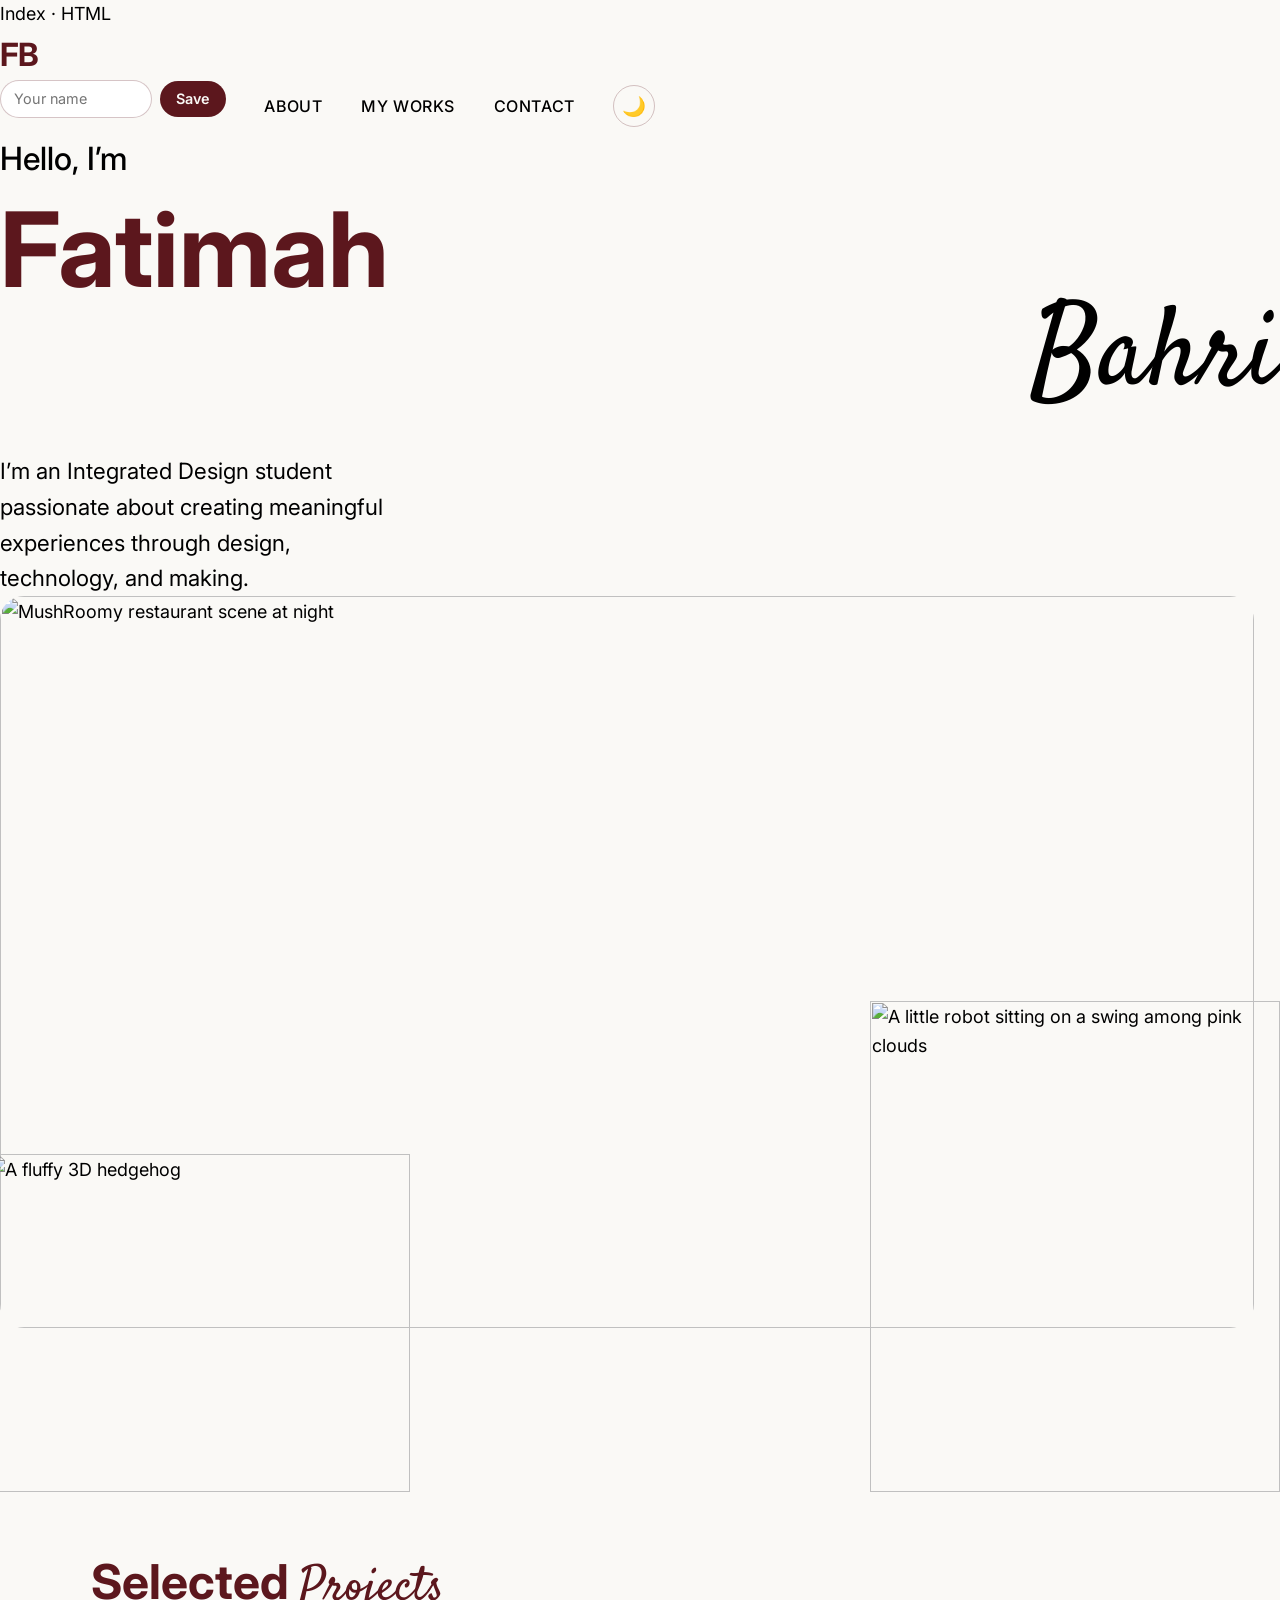
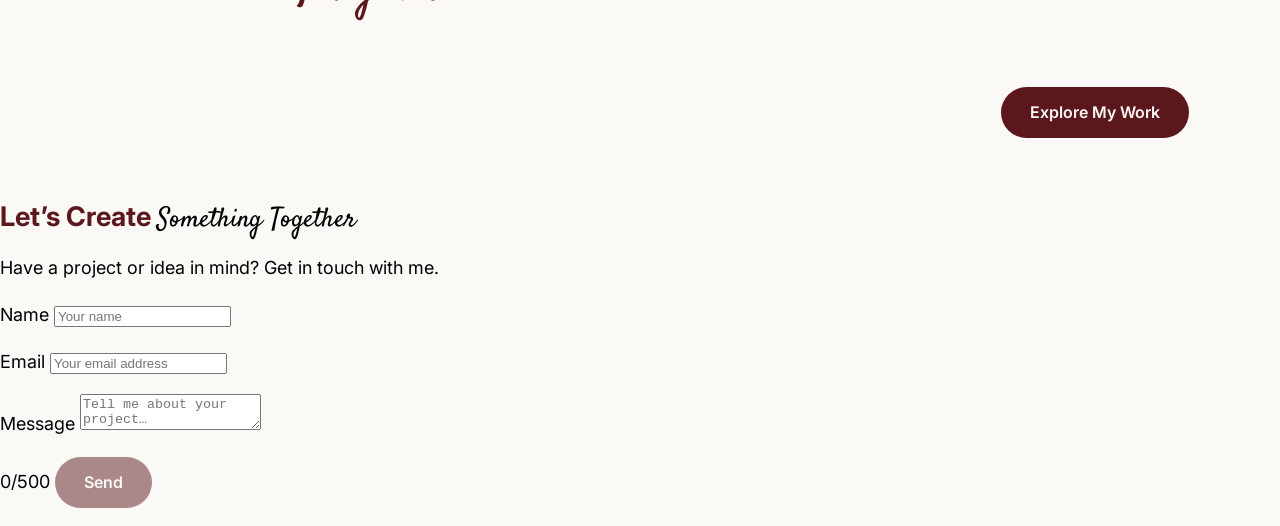
==== index.html @ c1ced10e "Update About page and homepage" ====
Index · HTML
<!DOCTYPE html>
<html lang="en">
<head>
  <meta charset="UTF-8">
  <meta name="viewport" content="width=device-width, initial-scale=1">
  <title>Fatimah Bahri | Integrated Design Portfolio</title>
  <meta name="description" content="Portfolio of Fatimah Bahri, an Integrated Design student creating meaningful experiences through design, technology, and making.">
 
  <!-- Apply the saved theme BEFORE the page paints (prevents a white flash).
       Falls back to the visitor's system preference. -->
  <script>
    (function () {
      var saved = null;
      try { saved = JSON.parse(localStorage.getItem("fb:theme")); } catch (e) {}
      var prefersDark = window.matchMedia("(prefers-color-scheme: dark)").matches;
      document.documentElement.dataset.theme = saved || (prefersDark ? "dark" : "light");
    })();
  </script>
 
  <!-- Fonts: Inter (body, headings) + Satisfy (script accents) -->
  <link rel="preconnect" href="https://fonts.googleapis.com">
  <link rel="preconnect" href="https://fonts.gstatic.com" crossorigin>
  <link href="https://fonts.googleapis.com/css2?family=Inter:wght@400;500;600;700&family=Satisfy&display=swap" rel="stylesheet">
 
  <link rel="stylesheet" href="css/base.css">
  <link rel="stylesheet" href="css/components.css">
  <link rel="stylesheet" href="css/pages.css">
</head>
<body>
  <site-header></site-header>
 
  <main>
    <!-- 1. Hero scene -->
    <section class="hero" id="hero">
      <div class="hero-text">
        <p class="hero-greeting">Hello, I’m</p>
        <h1 class="hero-title">
          <span>Fatimah</span>
          <span class="script">Bahri</span>
        </h1>
        <p class="hero-intro">
          I’m an Integrated Design student passionate about creating meaningful
          experiences through design, technology, and making.
        </p>
      </div>
 
      <!-- Three separate layers so each one can react to hover.
           Export each from Figma as transparent WebP. -->
      <!-- tabindex="0" lets keyboard and touch users reveal the tags too -->
      <div class="hero-visual">
        <div class="hero-item hero-scene" tabindex="0">
          <img src="assets/images/hero/mushroomy.webp"
               alt="MushRoomy restaurant scene at night" width="1200" height="700" fetchpriority="high">
          <span class="hero-tag">A little world I brought to life</span>
        </div>
 
        <div class="hero-item hero-hedgehog" tabindex="0">
          <img src="assets/images/hero/hedgehog.webp"
               alt="A fluffy 3D hedgehog" width="500" height="400">
          <span class="hero-tag">My favorite character I’ve designed</span>
        </div>
 
        <div class="hero-item hero-robot" tabindex="0">
          <img src="assets/images/hero/robot.webp"
               alt="A little robot sitting on a swing among pink clouds" width="500" height="600">
          <span class="hero-tag">The first character I modeled</span>
        </div>
      </div>
    </section>
 
    <!-- 2. Selected Projects (next step) -->
    <section class="work" id="selected-projects" aria-labelledby="work-heading">
      <h2 class="work-title" id="work-heading">Selected <span class="script">Projects</span></h2>
      <ul class="card-grid" id="work-cards"></ul>
      <div class="work-cta">
        <a class="btn" href="projects.html">Explore My Work</a>
      </div>
    </section>
 
    <!-- 3. Contact (next step) -->
    <section class="contact" id="contact" aria-labelledby="contact-heading">
      <div class="contact-intro">
        <!-- TODO: finish the headline in your own words -->
        <h2 class="contact-title" id="contact-heading">
          <span>Let’s Create</span>
          <span class="script">Something Together</span>
        </h2>
        <p>Have a project or idea in mind? Get in touch with me.</p>
      </div>
 
      <form class="contact-form" id="contact-form" novalidate>
        <div class="field">
          <label for="contact-name">Name</label>
          <input id="contact-name" name="name" type="text" autocomplete="name"
                 placeholder="Your name" aria-describedby="contact-name-error">
          <p class="field-error" id="contact-name-error" role="alert"></p>
        </div>
 
        <div class="field">
          <label for="contact-email">Email</label>
          <input id="contact-email" name="email" type="email" autocomplete="email"
                 placeholder="Your email address" aria-describedby="contact-email-error">
          <p class="field-error" id="contact-email-error" role="alert"></p>
        </div>
 
        <div class="field">
          <label for="contact-message">Message</label>
          <textarea id="contact-message" name="message" maxlength="500"
                    placeholder="Tell me about your project…"
                    aria-describedby="contact-message-error"></textarea>
          <p class="field-error" id="contact-message-error" role="alert"></p>
        </div>
 
        <div class="form-actions">
          <span class="char-count" id="message-count">0/500</span>
          <button class="btn" id="contact-submit" type="submit" disabled>Send</button>
        </div>
      </form>
    </section>
  </main>
 
  <!-- Shown after the contact form is sent successfully -->
  <dialog id="success-dialog" aria-labelledby="success-title">
    <div class="dialog-card">
      <button class="dialog-close" type="button" aria-label="Close message">✕</button>
      <div class="dialog-check" aria-hidden="true">✔</div>
      <h2 id="success-title">Message Received!</h2>
      <p>Thank you for reaching out! I’ll get back to you soon.</p>
    </div>
  </dialog>
 
  <site-footer></site-footer>
 
  <script src="js/state.js"></script>
  <script src="js/components/site-header.js"></script>
  <script src="js/components/site-footer.js"></script>
  <script src="js/main.js"></script>
  <script src="js/api.js"></script>
  <script src="data/projects.js"></script>
  <script src="js/home.js"></script>
  <script src="js/contact.js"></script>
</body>
</html>
---- css/base.css ----
/* ==========================================================
   base.css — design tokens, light/dark themes, reset, typography
   ========================================================== */

:root {
  /* Brand colors */
  --bg: #faf9f6;
  --text: #000000;
  --accent: #5c171d;          /* headings, logo, buttons */
  --accent-hover: #a66369;    /* hover state for buttons */
  --btn-bg: #5c171d;
  --btn-text: #faf9f6;
  --line: rgba(92, 23, 29, 0.25);
  --surface: #ffffff;

  /* Typography */
  --font-body: "Inter", system-ui, -apple-system, "Segoe UI", sans-serif;
  --font-script: "Satisfy", "Brush Script MT", cursive;

  /* Layout */
  --nav-height: 80px;
  --page-width: 1200px;
  --radius: 24px;

  color-scheme: light;
}

/* Dark theme: applied when <html data-theme="dark"> */
:root[data-theme="dark"] {
  --bg: #161112;
  --text: #faf9f6;
  --accent: #e3a5ab;          /* lighter tint of the brand red for contrast */
  --accent-hover: #a66369;
  --btn-bg: #a66369;
  --btn-text: #140e0f;
  --line: rgba(227, 165, 171, 0.3);
  --surface: #211a1b;

  color-scheme: dark;
}

/* ---------- Reset ---------- */
*,
*::before,
*::after {
  box-sizing: border-box;
}

html {
  scroll-behavior: smooth;
}

body {
  margin: 0;
  background: var(--bg);
  color: var(--text);
  font-family: var(--font-body);
  font-size: 1.125rem;
  line-height: 1.6;
  transition: background-color 0.3s ease, color 0.3s ease;
}

img {
  display: block;
  max-width: 100%;
  height: auto;
}

a {
  color: inherit;
}

/* Offset anchor jumps so the sticky navbar does not cover the section */
section[id] {
  scroll-margin-top: calc(var(--nav-height) + 10px);
}

/* ---------- Typography ---------- */
h1,
h2,
h3 {
  margin: 0;
  color: var(--accent);
  font-weight: 700;          /* Inter Bold for headings */
  line-height: 1.1;
}

/* Satisfy (regular) is used for the handwritten accent words */
.script {
  font-family: var(--font-script);
  font-weight: 400;
  color: var(--text);
}

/* ---------- Accessibility ---------- */
:focus-visible {
  outline: 3px solid var(--accent-hover);
  outline-offset: 3px;
}

.visually-hidden {
  position: absolute;
  width: 1px;
  height: 1px;
  overflow: hidden;
  clip: rect(0 0 0 0);
  white-space: nowrap;
}

@media (prefers-reduced-motion: reduce) {
  html {
    scroll-behavior: auto;
  }

  *,
  *::before,
  *::after {
    transition-duration: 0.01ms !important;
    animation-duration: 0.01ms !important;
  }
}
---- css/components.css ----
nts · CSS
/* ==========================================================
   components.css — reusable UI pieces (navbar, buttons, greeting)
   ========================================================== */
 
/* ---------- Navbar ---------- */
.navbar {
  position: sticky;
  top: 0;
  z-index: 100;
  display: flex;
  align-items: center;
  justify-content: space-between;
  gap: 1.5rem;
  min-height: var(--nav-height);
  padding: 0 clamp(1rem, 4vw, 3.5rem);
  background: var(--bg);
  border-bottom: 1px solid var(--line);
  transition: background-color 0.3s ease;
}
 
.logo {
  color: var(--accent);
  font-size: 2rem;
  font-weight: 700;
  text-decoration: none;
  letter-spacing: -0.02em;
  transition: transform 0.25s ease;
}
 
.logo:hover {
  transform: scale(1.08) rotate(-3deg);
}
 
.nav-right {
  display: flex;
  align-items: center;
  gap: clamp(1rem, 3vw, 2.5rem);
}
 
.nav-links {
  display: flex;
  gap: clamp(1rem, 3vw, 3rem);
  margin: 0;
  padding: 0;
  list-style: none;
}
 
/* Link with an underline that grows from the left on hover */
.nav-links a {
  position: relative;
  padding: 0.25rem 0;
  font-size: 1rem;
  font-weight: 500;
  letter-spacing: 0.04em;
  text-transform: uppercase;
  text-decoration: none;
  transition: color 0.2s ease;
}
 
.nav-links a::after {
  content: "";
  position: absolute;
  left: 0;
  right: 0;
  bottom: -2px;
  height: 2px;
  background: var(--accent-hover);
  transform: scaleX(0);
  transform-origin: left;
  transition: transform 0.3s ease;
}
 
.nav-links a:hover,
.nav-links a[aria-current="page"] {
  color: var(--accent-hover);
}
 
.nav-links a:hover::after,
.nav-links a[aria-current="page"]::after {
  transform: scaleX(1);
}
 
/* ---------- Theme toggle ---------- */
.theme-toggle {
  display: grid;
  place-items: center;
  width: 42px;
  height: 42px;
  padding: 0;
  color: var(--accent);
  font-size: 1.2rem;
  background: transparent;
  border: 1.5px solid var(--line);
  border-radius: 50%;
  cursor: pointer;
  transition: background-color 0.2s ease, transform 0.25s ease;
}
 
.theme-toggle:hover {
  background: var(--accent-hover);
  color: var(--btn-text);
  transform: rotate(20deg);
}
 
/* ---------- Buttons ---------- */
.btn {
  display: inline-block;
  padding: 0.8rem 1.8rem;
  color: var(--btn-text);
  font: inherit;
  font-size: 1rem;
  font-weight: 600;
  text-decoration: none;
  background: var(--btn-bg);
  border: 0;
  border-radius: 999px;
  cursor: pointer;
  transition: background-color 0.25s ease, transform 0.25s ease;
}
 
.btn:hover {
  background: var(--accent-hover);
  transform: translateY(-2px);
}
 
.btn:disabled {
  opacity: 0.5;
  cursor: not-allowed;
  transform: none;
}
 
/* ---------- Visitor greeting (lives inside the navbar) ---------- */
.visitor {
  display: flex;
  align-items: center;
  gap: 0.5rem;
  font-size: 0.95rem;
}
 
.visitor input {
  width: 9.5rem;
  padding: 0.4rem 0.8rem;
  color: var(--text);
  font: inherit;
  font-size: 0.9rem;
  background: var(--surface);
  border: 1.5px solid var(--line);
  border-radius: 999px;
}
 
.visitor .btn {
  padding: 0.4rem 1rem;
  font-size: 0.9rem;
}
 
.link-btn {
  padding: 0;
  color: var(--accent);
  font: inherit;
  font-size: 0.85rem;
  text-decoration: underline;
  background: none;
  border: 0;
  cursor: pointer;
}
 
.link-btn:hover {
  color: var(--accent-hover);
}
 
/* ---------- Responsive navbar ---------- */
@media (max-width: 860px) {
  .navbar {
    flex-wrap: wrap;
    padding-block: 0.75rem;
  }
 
  .nav-right {
    flex-wrap: wrap;
    width: 100%;
    justify-content: space-between;
  }
}
---- css/pages.css ----
Pages · CSS
/* ==========================================================
   pages.css — page/section specific styles
   Sections: hero, selected projects (add contact, about,
   projects as you build them)
   ========================================================== */
 
/* ---------- Hero ---------- */
.hero {
  display: grid;
  grid-template-columns: 1fr 1.2fr;
  align-items: center;
  gap: clamp(2rem, 5vw, 5rem);
  max-width: var(--page-width);
  min-height: calc(100vh - var(--nav-height));
  margin: 0 auto;
  padding: 3rem clamp(1rem, 4vw, 3.5rem);
}
 
.hero-greeting {
  margin: 0;
  font-size: clamp(1.5rem, 3vw, 2rem);
  font-weight: 500;
}
 
.hero-title {
  display: flex;
  flex-direction: column;
  margin: 0.5rem 0 2rem;
  font-size: clamp(3.5rem, 9vw, 6.5rem);
}
 
/* "Bahri" sits lower and to the right, like a signature */
.hero-title .script {
  align-self: flex-end;
  margin-top: -0.1em;
  font-size: 1.1em;
}
 
.hero-intro {
  max-width: 28ch;
  margin: 0;
  font-size: clamp(1.1rem, 2vw, 1.4rem);
}
 
/* Hero visual: three stacked layers (scene, hedgehog, robot).
   Each layer reacts to hover/focus: the image moves and its own
   tag fades in. Adjust the % values to match your Figma layout. */
.hero-visual {
  position: relative;
  aspect-ratio: 10 / 7;
}
 
.hero-item {
  position: absolute;
  cursor: pointer;
}
 
.hero-item img {
  width: 100%;
  height: auto;
  transition: transform 0.5s cubic-bezier(0.2, 0.8, 0.2, 1);
}
 
.hero-scene {
  top: 0;
  left: 0;
  width: 98%;
  z-index: 1;
}
 
.hero-scene img {
  border-radius: var(--radius);
}
 
.hero-hedgehog {
  bottom: 0;
  left: -1%;
  width: 33%;
  z-index: 2;
}
 
.hero-robot {
  right: 0;
  bottom: 0;
  width: 32%;
  z-index: 2;
}
 
/* Hover / keyboard focus: raise the layer, move the image */
.hero-item:hover,
.hero-item:focus-visible {
  z-index: 3;
}
 
.hero-scene:hover img,
.hero-scene:focus-visible img {
  transform: scale(1.02);
}
 
.hero-hedgehog:hover img,
.hero-hedgehog:focus-visible img {
  transform: translateX(14px) rotate(4deg);
}
 
/* Robot pivots from the top, like a swing */
.hero-robot img {
  transform-origin: 50% 8%;
}
 
.hero-robot:hover img,
.hero-robot:focus-visible img {
  transform: rotate(-6deg);
}
 
/* Tag: hidden until its layer is hovered or focused */
.hero-tag {
  position: absolute;
  padding: 0.7rem 1.1rem;
  color: #faf9f6;
  font-size: 0.95rem;
  line-height: 1.3;
  white-space: nowrap;
  background: #5c171d;
  border-radius: 12px;
  opacity: 0;
  transform: translateY(6px);
  transition: opacity 0.3s ease, transform 0.3s ease;
  pointer-events: none;
}
 
.hero-item:hover .hero-tag,
.hero-item:focus-visible .hero-tag {
  opacity: 1;
  transform: translateY(0);
}
 
/* Tag positions (as in the Figma hover states) */
.hero-scene .hero-tag {
  top: 1.5rem;
  left: 1.5rem;
}
 
.hero-hedgehog .hero-tag {
  bottom: 4%;
  left: 12%;
}
 
.hero-robot .hero-tag {
  right: 0;
  bottom: 6%;
}
 
@media (max-width: 860px) {
  .hero {
    grid-template-columns: 1fr;
    min-height: auto;
  }
 
  .hero-visual {
    order: -1;
  }
}
 
/* ---------- Selected projects ---------- */
.work {
  max-width: var(--page-width);
  margin: 0 auto;
  padding: 4rem clamp(1rem, 4vw, 3.5rem);
}
 
.work-title {
  margin-bottom: 2rem;
  font-size: clamp(2rem, 5vw, 3rem);
}
 
.work-title .script {
  color: var(--accent);
}
 
.card-grid {
  display: grid;
  grid-template-columns: repeat(auto-fit, minmax(260px, 1fr));
  gap: 1.5rem;
  margin: 0;
  padding: 0;
  list-style: none;
}
 
.card {
  display: flex;
  flex-direction: column;
  height: 100%;
  padding: 1rem;
  text-decoration: none;
  background: var(--surface);
  border: 1px solid var(--line);
  border-radius: var(--radius);
  transition: transform 0.3s ease, border-color 0.3s ease;
}
 
.card:hover {
  border-color: var(--accent-hover);
  transform: translateY(-4px);
}
 
/* Image zooms inside a fixed frame on hover */
.card-media {
  aspect-ratio: 8 / 5;
  overflow: hidden;
  border-radius: 14px;
}
 
.card-media img {
  width: 100%;
  height: 100%;
  object-fit: cover;
  transition: transform 0.5s ease;
}
 
.card:hover .card-media img {
  transform: scale(1.06);
}
 
.card-body {
  display: flex;
  flex-direction: column;
  gap: 0.35rem;
  padding: 1rem 0.25rem 0.25rem;
}
 
.card-body h3 {
  font-size: 1.35rem;
}
 
.card-body p {
  margin: 0;
  font-size: 1rem;
}
 
.card-body .card-meta {
  font-size: 0.85rem;
  opacity: 0.75;
}
 
.card-meta span {
  margin-right: 0.5rem;
  font-weight: 600;
}
 
.work-cta {
  display: flex;
  justify-content: flex-end;
  margin-top: 2.5rem;
}
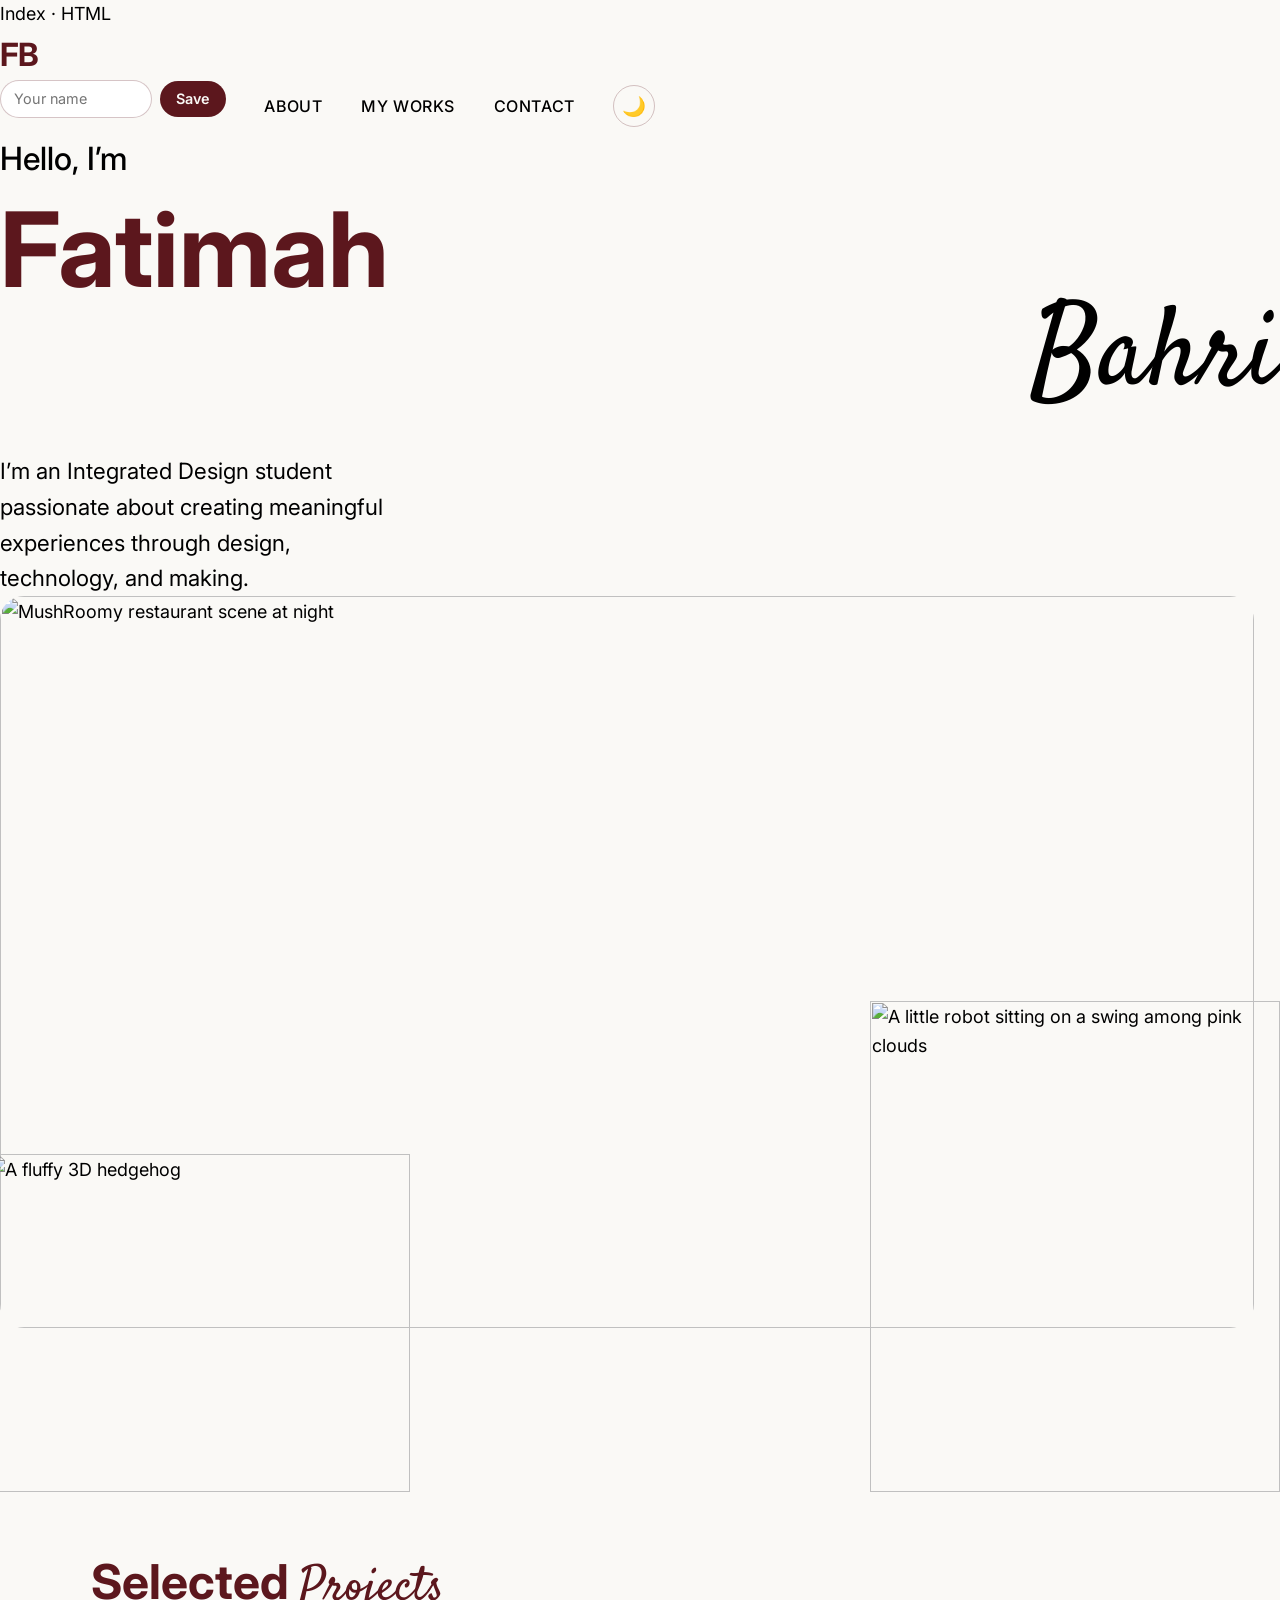
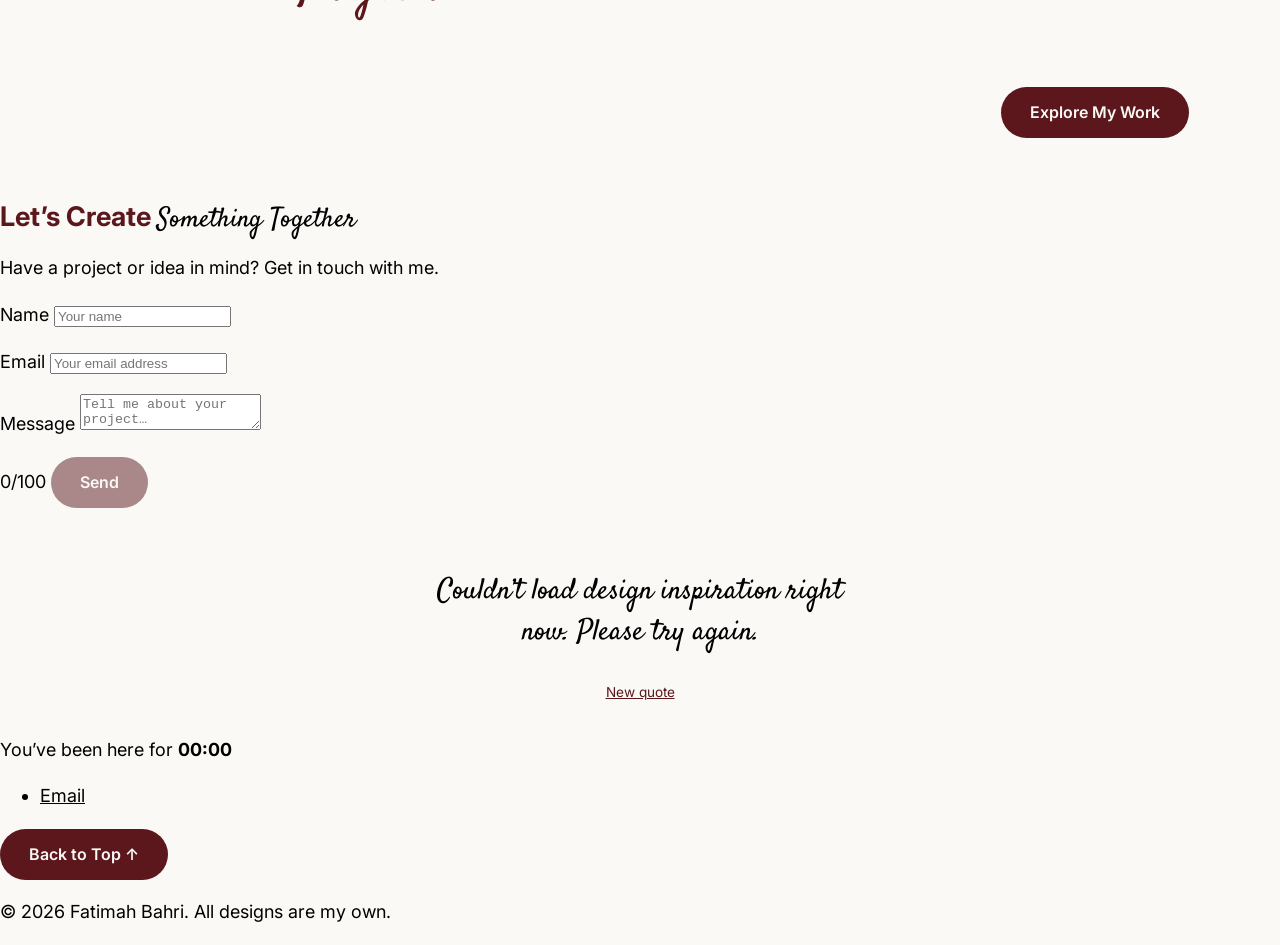
==== commit 610646ec: "Add site images" ====
--- a/index.html
+++ b/index.html
@@ -113,7 +113,7 @@
         </div>
  
         <div class="form-actions">
-          <span class="char-count" id="message-count">0/500</span>
+          <span class="char-count" id="message-count">0/100</span>
           <button class="btn" id="contact-submit" type="submit" disabled>Send</button>
         </div>
       </form>
--- a/css/components.css
+++ b/css/components.css
@@ -181,4 +181,26 @@
     width: 100%;
     justify-content: space-between;
   }
+}
+
+.footer-quote {
+  max-width: 520px;
+  margin: 4rem auto 2rem;
+  text-align: center;
+}
+
+#quote-text {
+  font-family: "Satisfy", cursive;
+  font-size: 1.8rem;
+  line-height: 1.4;
+}
+
+#quote-author {
+  color: var(--burgundy);
+  margin-top: 0.75rem;
+}
+
+#quote-refresh:hover {
+  background: #A66369;
+  color: #FAF9F6;
 }
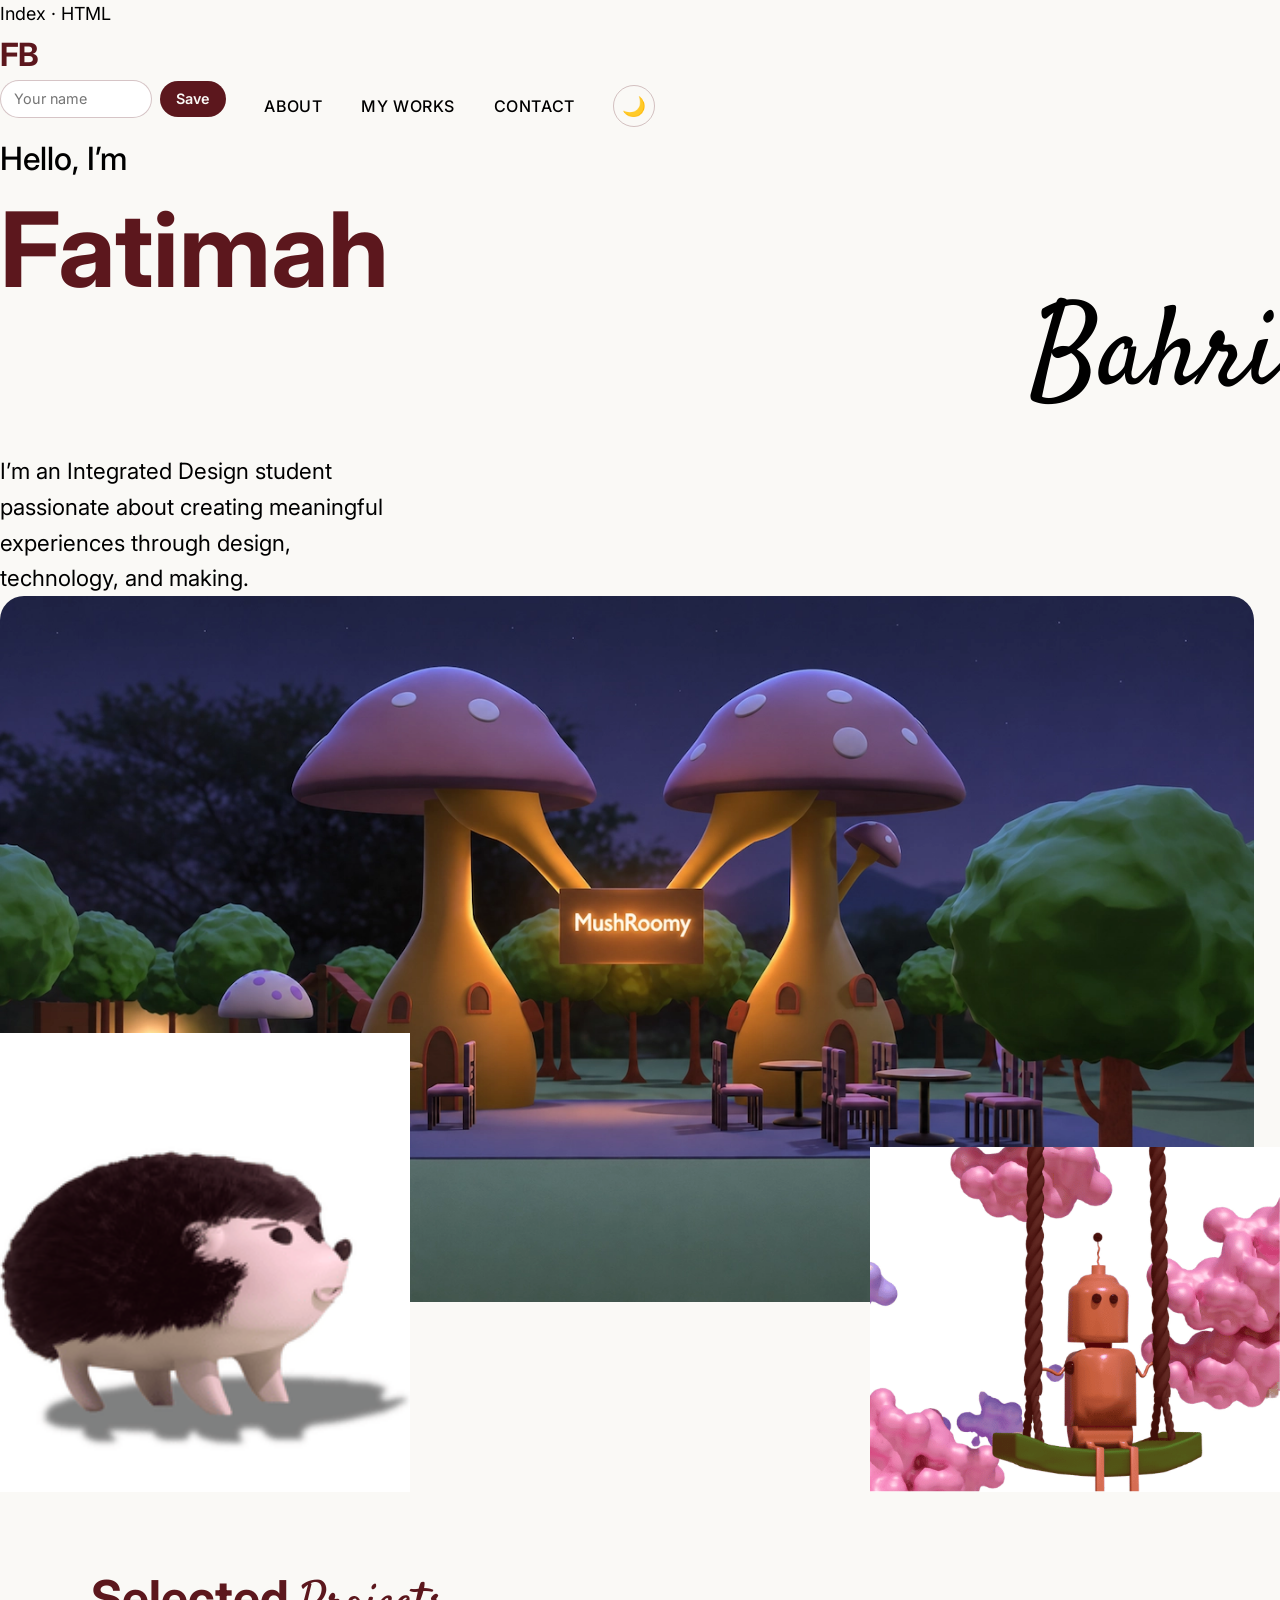
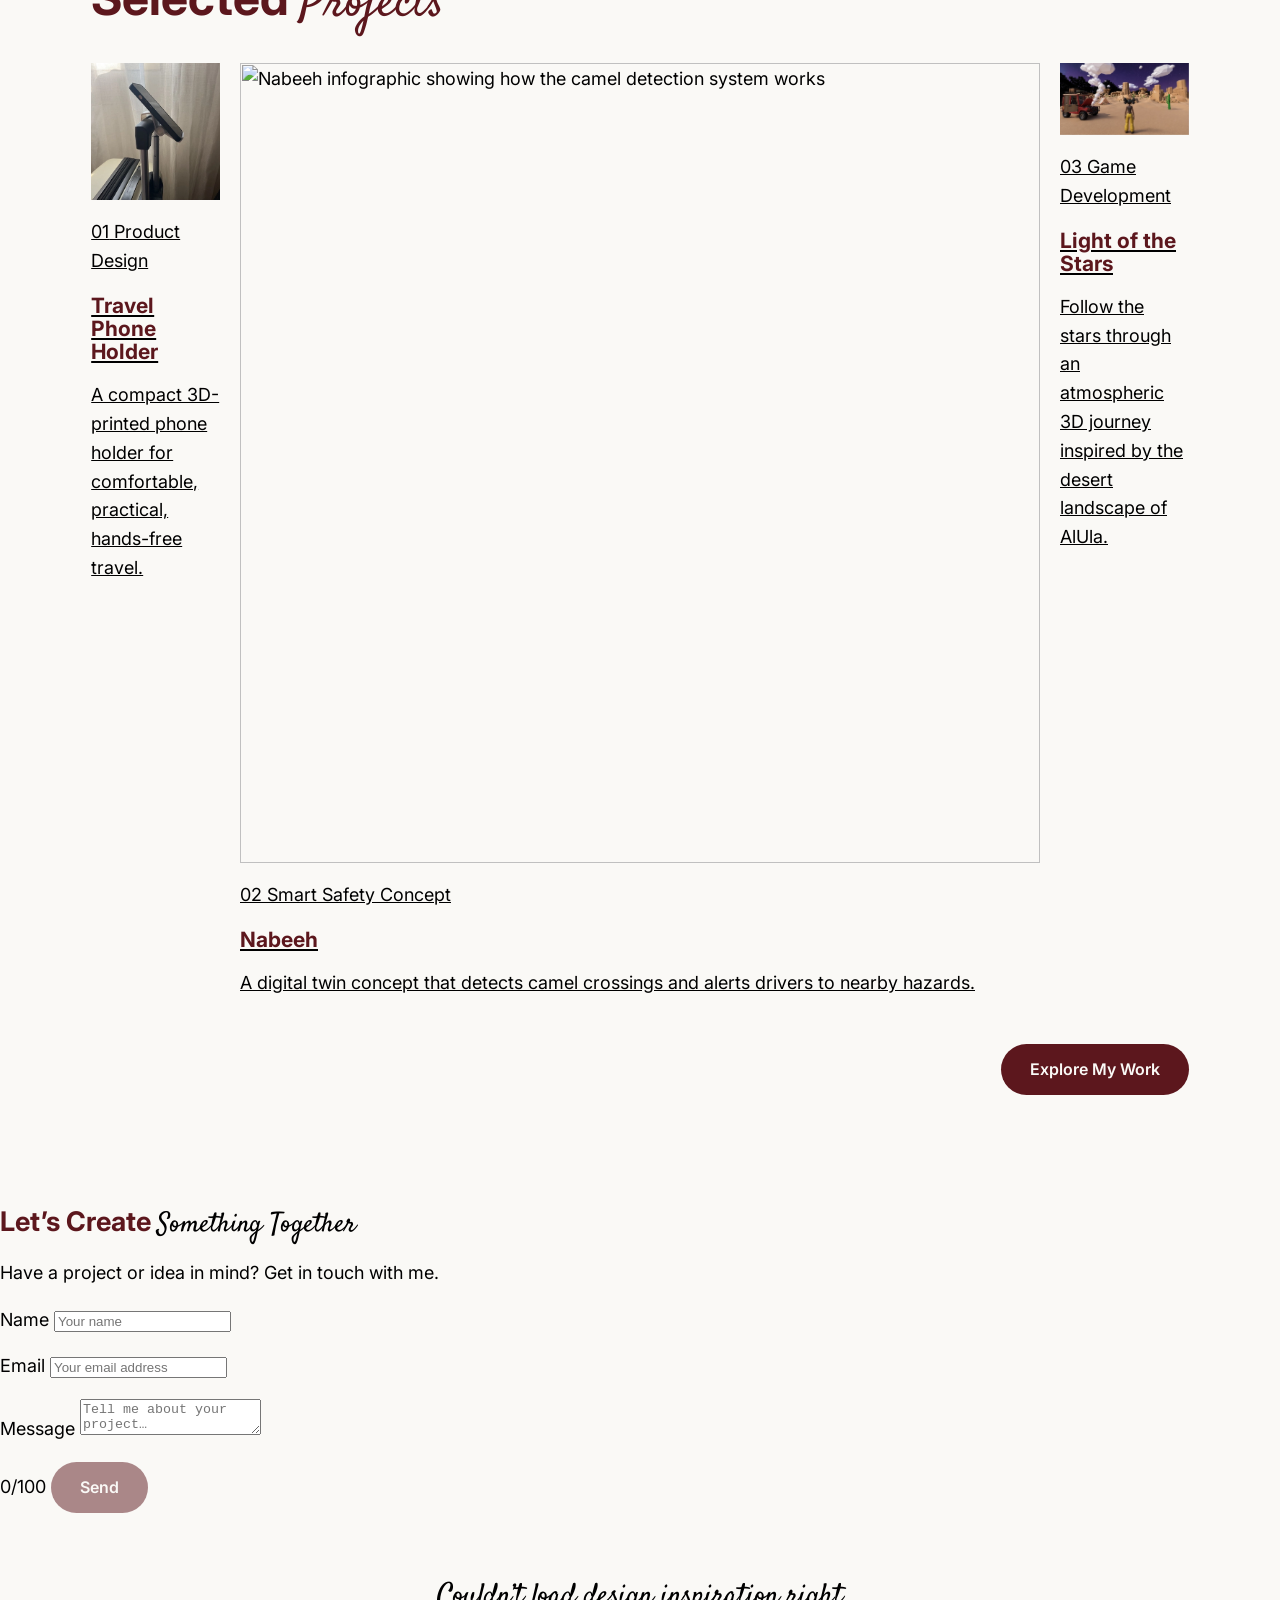
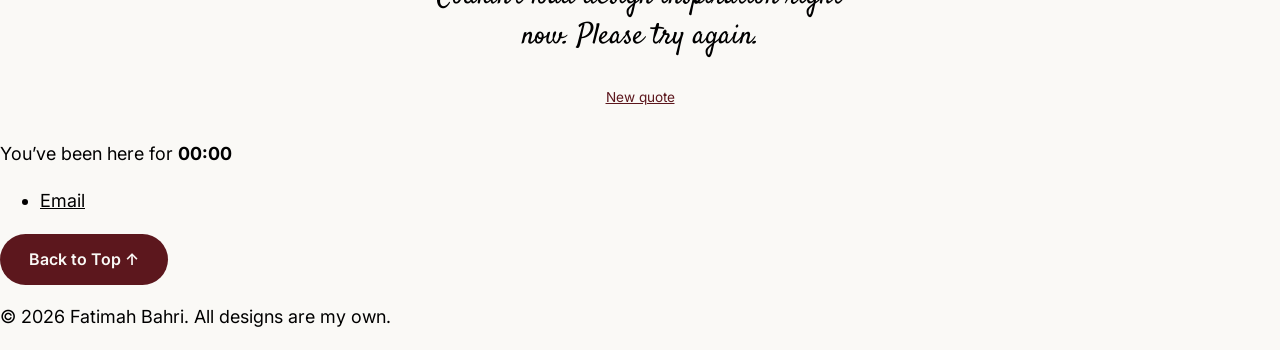
==== commit 6e7bc478: "update images and css file" ====
--- a/index.html
+++ b/index.html
@@ -137,7 +137,7 @@
   <script src="js/components/site-footer.js"></script>
   <script src="js/main.js"></script>
   <script src="js/api.js"></script>
-  <script src="data/projects.js"></script>
+  <script src="js/projects.js"></script>
   <script src="js/home.js"></script>
   <script src="js/contact.js"></script>
 </body>
--- a/css/pages.css
+++ b/css/pages.css
@@ -163,93 +163,128 @@
 }
  
 /* ---------- Selected projects ---------- */
+/* ==========================================================
+   Selected Projects
+   Aligns the heading, project cards, and CTA button.
+   The class names match the markup generated in home.js.
+   ========================================================== */
+
 .work {
   max-width: var(--page-width);
   margin: 0 auto;
-  padding: 4rem clamp(1rem, 4vw, 3.5rem);
-}
- 
+  padding: 5rem clamp(1rem, 4vw, 3.5rem) 7rem;
+}
+
 .work-title {
-  margin-bottom: 2rem;
+  margin: 0 0 2rem;
+  color: var(--accent);
   font-size: clamp(2rem, 5vw, 3rem);
-}
- 
+  line-height: 1.1;
+}
+
 .work-title .script {
   color: var(--accent);
-}
- 
+  font-family: "Satisfy", cursive;
+  font-weight: 400;
+}
+
+/* Three cards aligned in one row */
 .card-grid {
   display: grid;
-  grid-template-columns: repeat(auto-fit, minmax(260px, 1fr));
-  gap: 1.5rem;
+  grid-template-columns: repeat(3, 1fr);
+  gap: 1.25rem;
   margin: 0;
   padding: 0;
   list-style: none;
 }
- 
-.card {
-  display: flex;
-  flex-direction: column;
-  height: 100%;
-  padding: 1rem;
-  text-decoration: none;
+
+/* Complete project card */
+.project-card {
+  min-width: 0;
+  overflow: hidden;
   background: var(--surface);
   border: 1px solid var(--line);
   border-radius: var(--radius);
-  transition: transform 0.3s ease, border-color 0.3s ease;
-}
- 
-.card:hover {
+  transition:
+    transform 0.3s ease,
+    border-color 0.3s ease,
+    box-shadow 0.3s ease;
+}
+
+.project-card:hover {
   border-color: var(--accent-hover);
   transform: translateY(-4px);
-}
- 
-/* Image zooms inside a fixed frame on hover */
-.card-media {
-  aspect-ratio: 8 / 5;
-  overflow: hidden;
-  border-radius: 14px;
-}
- 
-.card-media img {
+  box-shadow: 0 0.75rem 1.5rem rgb(92 23 29 / 10%);
+}
+
+/* Makes the whole card clickable */
+.project-card-link {
+  display: block;
+  height: 100%;
+  color: inherit;
+  text-decoration: none;
+}
+
+/* Project image */
+.project-card-link img {
+  display: block;
   width: 100%;
-  height: 100%;
+  height: 11rem;
   object-fit: cover;
+  background: #e9e6e2;
   transition: transform 0.5s ease;
 }
- 
-.card:hover .card-media img {
+
+.project-card:hover .project-card-link img {
   transform: scale(1.06);
 }
- 
-.card-body {
-  display: flex;
-  flex-direction: column;
-  gap: 0.35rem;
-  padding: 1rem 0.25rem 0.25rem;
-}
- 
-.card-body h3 {
-  font-size: 1.35rem;
-}
- 
-.card-body p {
-  margin: 0;
-  font-size: 1rem;
-}
- 
-.card-body .card-meta {
-  font-size: 0.85rem;
-  opacity: 0.75;
-}
- 
-.card-meta span {
-  margin-right: 0.5rem;
-  font-weight: 600;
-}
- 
+
+/* Text inside the card */
+.project-card-content {
+  padding: 0.85rem 0.85rem 1rem;
+}
+
+.project-category {
+  margin: 0 0 0.4rem;
+  color: var(--accent);
+  font-size: 0.65rem;
+  line-height: 1.3;
+  text-transform: uppercase;
+  letter-spacing: 0.03em;
+}
+
+.project-card-content h3 {
+  margin: 0 0 0.5rem;
+  color: var(--accent);
+  font-size: 1.05rem;
+  line-height: 1.2;
+}
+
+.project-card-content p:last-child {
+  margin: 0;
+  color: var(--text);
+  font-size: 0.82rem;
+  line-height: 1.45;
+}
+
+/* Explore My Work button */
 .work-cta {
   display: flex;
   justify-content: flex-end;
-  margin-top: 2.5rem;
+  margin-top: 1.75rem;
+}
+
+/* Responsive layout */
+@media (max-width: 760px) {
+  .card-grid {
+    grid-template-columns: 1fr;
+  }
+
+  .project-card-link img {
+    height: 13rem;
+  }
+
+  .work-cta {
+    justify-content: flex-start;
+  }
 }
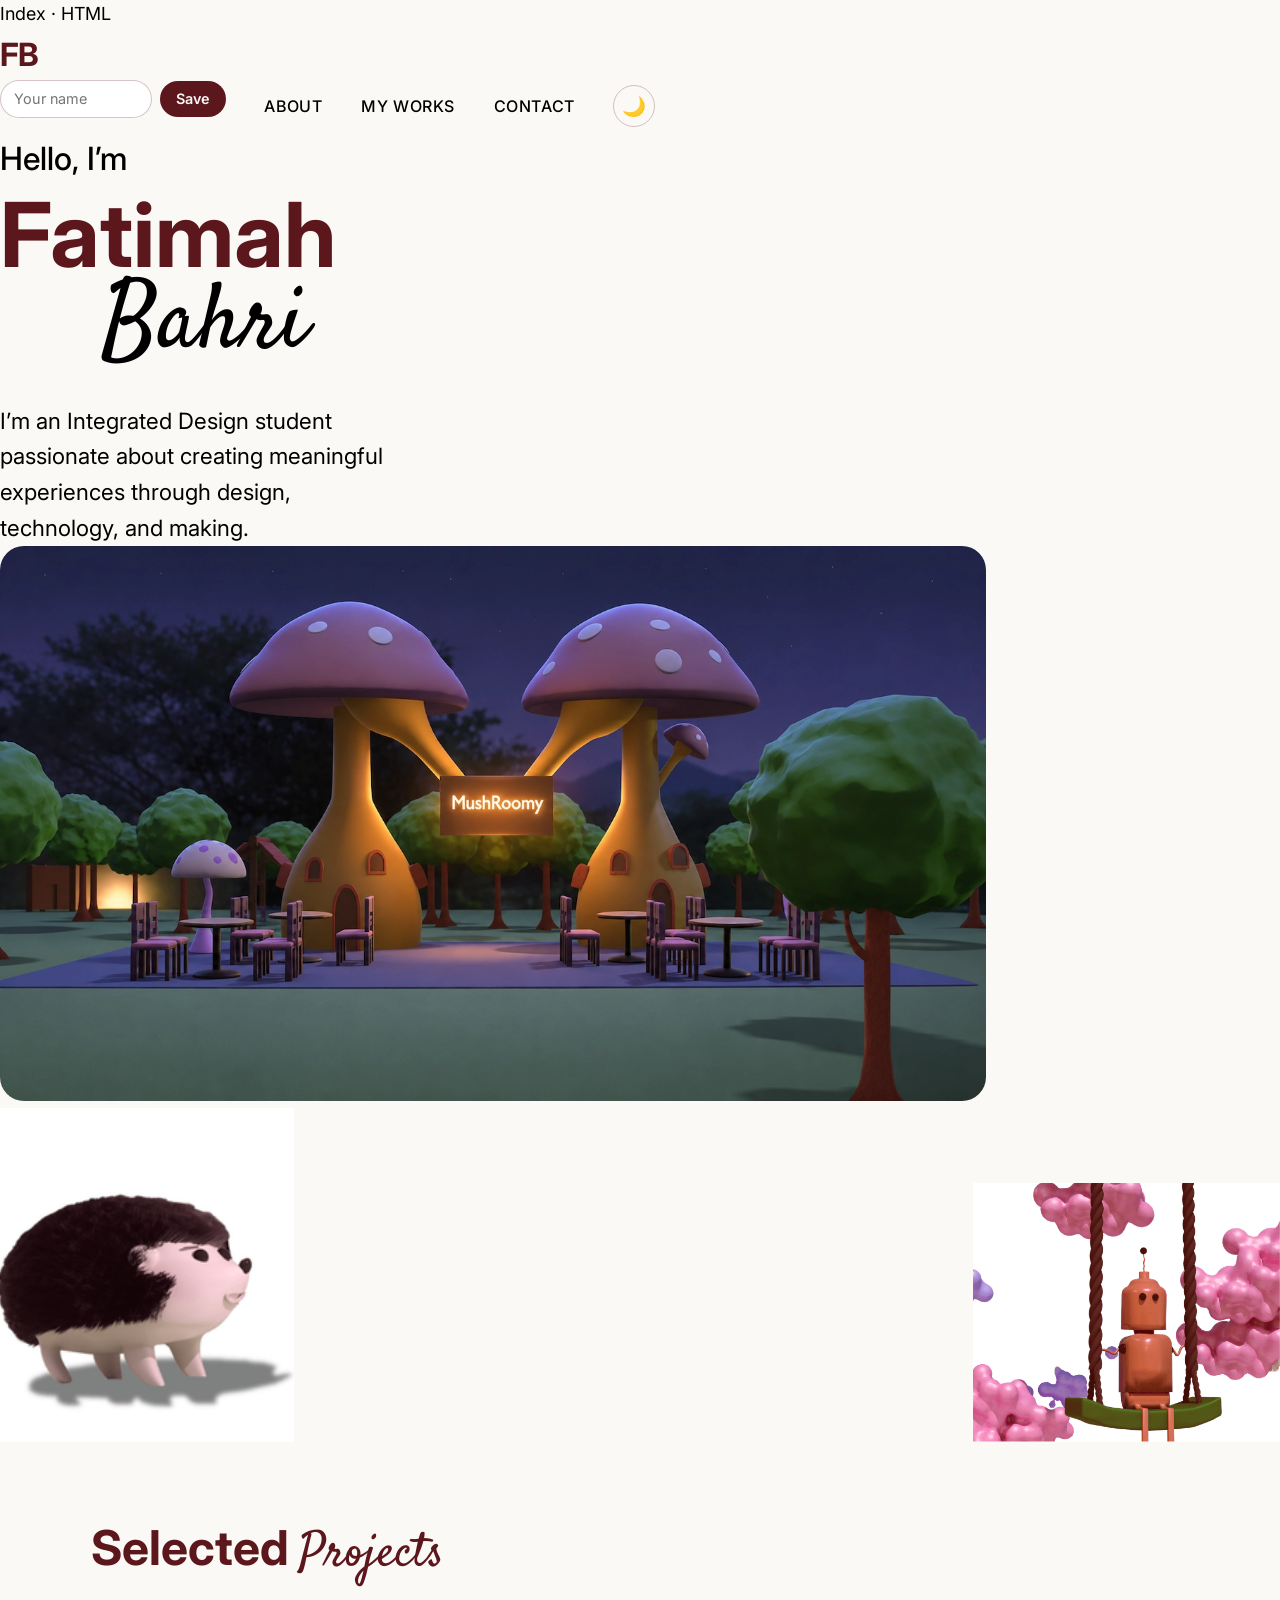
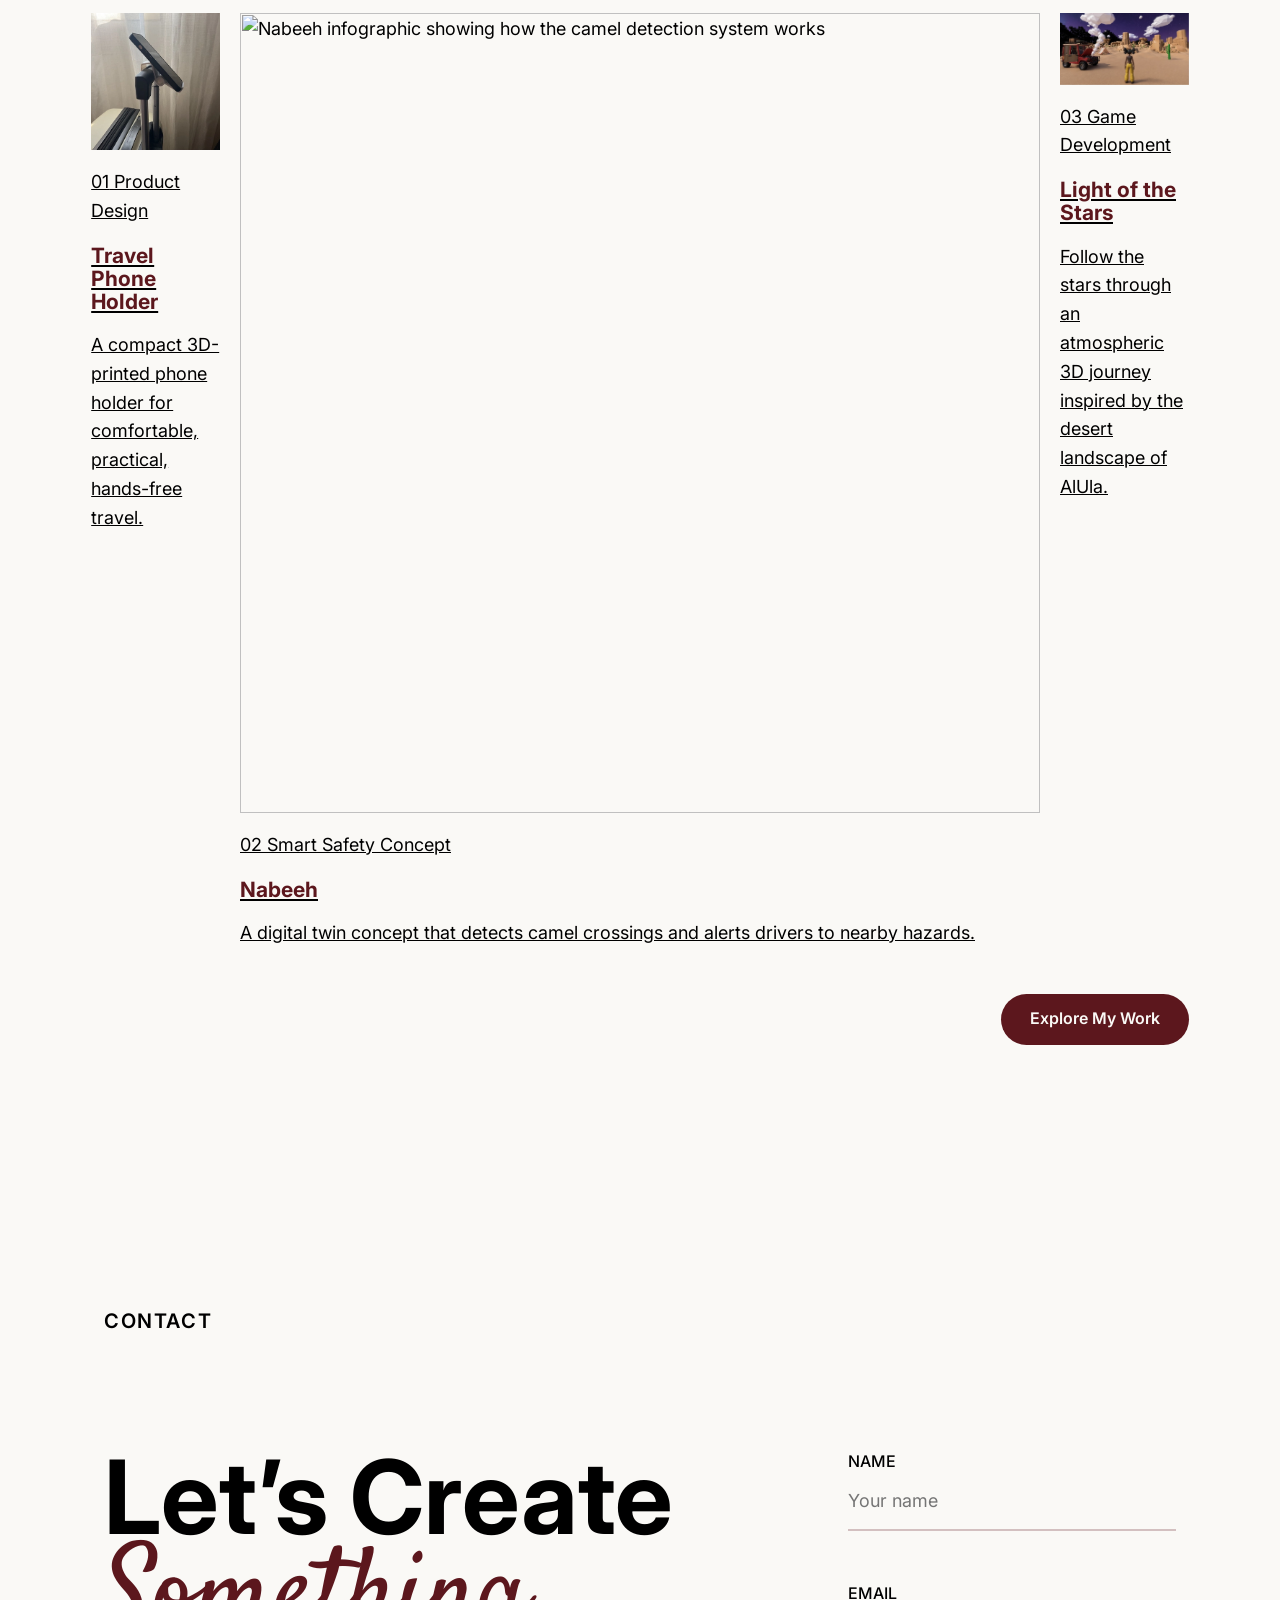
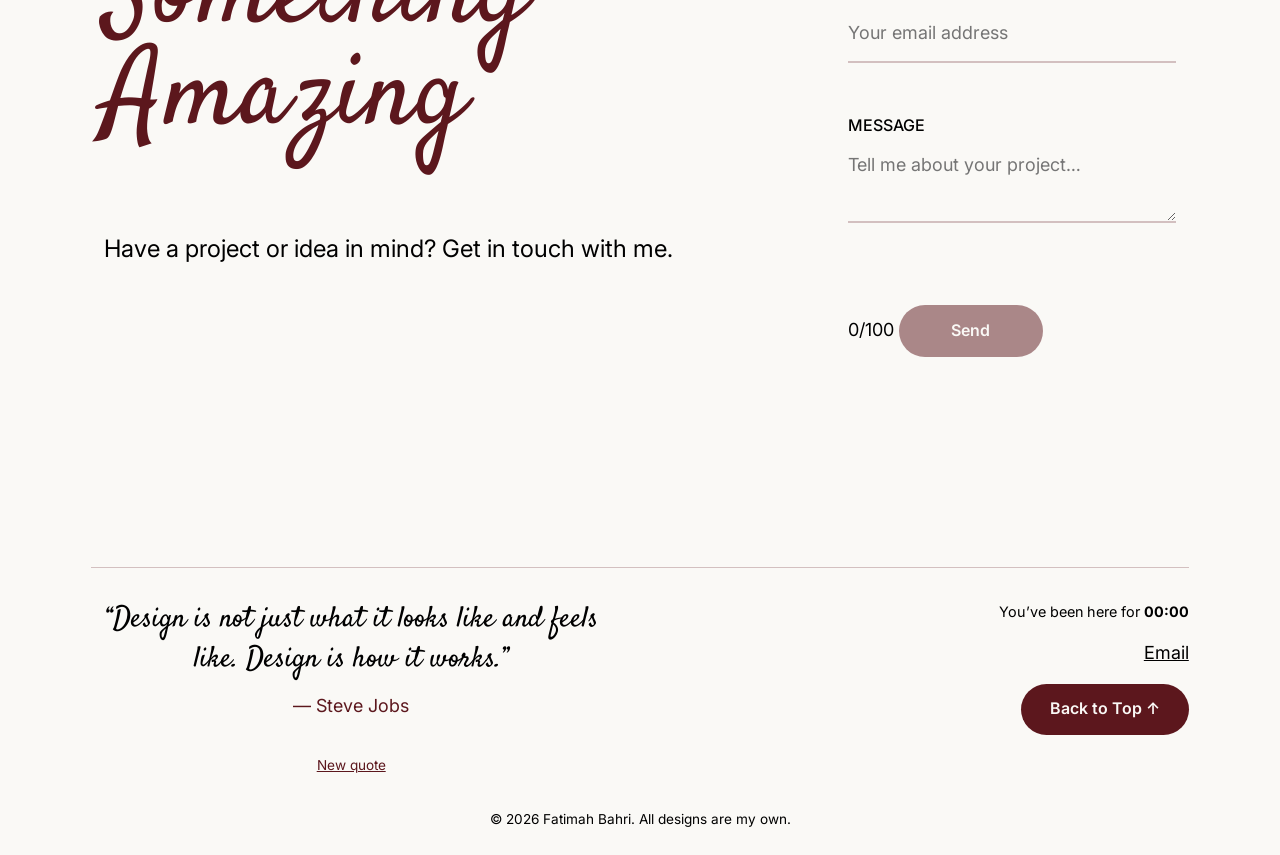
==== commit 27280852: "Add thumbnails" ====
--- a/index.html
+++ b/index.html
@@ -56,7 +56,7 @@
         </div>
  
         <div class="hero-item hero-hedgehog" tabindex="0">
-          <img src="assets/images/hero/hedgehog.webp"
+          <img src="assets/images/hero/hedgehog.png"
                alt="A fluffy 3D hedgehog" width="500" height="400">
           <span class="hero-tag">My favorite character I’ve designed</span>
         </div>
@@ -78,47 +78,70 @@
       </div>
     </section>
  
-    <!-- 3. Contact (next step) -->
-    <section class="contact" id="contact" aria-labelledby="contact-heading">
-      <div class="contact-intro">
-        <!-- TODO: finish the headline in your own words -->
-        <h2 class="contact-title" id="contact-heading">
-          <span>Let’s Create</span>
-          <span class="script">Something Together</span>
-        </h2>
-        <p>Have a project or idea in mind? Get in touch with me.</p>
+    <!-- 3. Contact -->
+<section class="contact" id="contact" aria-labelledby="contact-heading">
+  <p class="contact-label">Contact</p>
+
+  <div class="contact-layout">
+    <div class="contact-intro">
+      <h2 class="contact-title" id="contact-heading">
+        <span>Let’s Create</span>
+        <span class="script">Something Amazing</span>
+      </h2>
+
+      <p class="contact-description">
+        Have a project or idea in mind? Get in touch with me.
+      </p>
+    </div>
+
+    <form class="contact-form" id="contact-form" novalidate>
+      <div class="field">
+        <label for="contact-name">Name</label>
+        <input
+          id="contact-name"
+          name="name"
+          type="text"
+          autocomplete="name"
+          placeholder="Your name"
+          aria-describedby="contact-name-error"
+        >
+        <p class="field-error" id="contact-name-error" role="alert"></p>
       </div>
- 
-      <form class="contact-form" id="contact-form" novalidate>
-        <div class="field">
-          <label for="contact-name">Name</label>
-          <input id="contact-name" name="name" type="text" autocomplete="name"
-                 placeholder="Your name" aria-describedby="contact-name-error">
-          <p class="field-error" id="contact-name-error" role="alert"></p>
-        </div>
- 
-        <div class="field">
-          <label for="contact-email">Email</label>
-          <input id="contact-email" name="email" type="email" autocomplete="email"
-                 placeholder="Your email address" aria-describedby="contact-email-error">
-          <p class="field-error" id="contact-email-error" role="alert"></p>
-        </div>
- 
-        <div class="field">
-          <label for="contact-message">Message</label>
-          <textarea id="contact-message" name="message" maxlength="500"
-                    placeholder="Tell me about your project…"
-                    aria-describedby="contact-message-error"></textarea>
-          <p class="field-error" id="contact-message-error" role="alert"></p>
-        </div>
- 
-        <div class="form-actions">
-          <span class="char-count" id="message-count">0/100</span>
-          <button class="btn" id="contact-submit" type="submit" disabled>Send</button>
-        </div>
-      </form>
-    </section>
-  </main>
+
+      <div class="field">
+        <label for="contact-email">Email</label>
+        <input
+          id="contact-email"
+          name="email"
+          type="email"
+          autocomplete="email"
+          placeholder="Your email address"
+          aria-describedby="contact-email-error"
+        >
+        <p class="field-error" id="contact-email-error" role="alert"></p>
+      </div>
+
+      <div class="field">
+        <label for="contact-message">Message</label>
+        <textarea
+          id="contact-message"
+          name="message"
+          maxlength="500"
+          placeholder="Tell me about your project…"
+          aria-describedby="contact-message-error"
+        ></textarea>
+        <p class="field-error" id="contact-message-error" role="alert"></p>
+      </div>
+
+      <div class="form-actions">
+        <span class="char-count" id="message-count">0/100</span>
+        <button class="btn" id="contact-submit" type="submit" disabled>
+          Send
+        </button>
+      </div>
+    </form>
+  </div>
+</section>
  
   <!-- Shown after the contact form is sent successfully -->
   <dialog id="success-dialog" aria-labelledby="success-title">
--- a/css/components.css
+++ b/css/components.css
@@ -183,24 +183,101 @@
   }
 }
 
+
+@media (max-width: 860px) {
+  .navbar {
+    flex-wrap: wrap;
+    padding-block: 0.75rem;
+  }
+
+  .nav-right {
+    flex-wrap: wrap;
+    width: 100%;
+    justify-content: space-between;
+  }
+
+  .footer-inner {
+    flex-direction: column;
+    align-items: center;
+    text-align: center;
+  }
+}
+/* ---------- Shared Footer ---------- */
+
+.footer {
+  max-width: var(--page-width);
+  margin: 0 auto;
+  padding: 4rem clamp(1rem, 4vw, 3.5rem) 1.5rem;
+}
+
+.footer-inner {
+  display: flex;
+  align-items: flex-start;
+  justify-content: space-between;
+  gap: 3rem;
+  padding-top: 2rem;
+  border-top: 1px solid var(--line);
+}
+
 .footer-quote {
   max-width: 520px;
-  margin: 4rem auto 2rem;
+  margin: 0;
   text-align: center;
 }
 
 #quote-text {
-  font-family: "Satisfy", cursive;
+  margin: 0;
+  color: var(--text);
+  font-family: var(--font-script);
   font-size: 1.8rem;
   line-height: 1.4;
 }
 
-#quote-author {
-  color: var(--burgundy);
+.quote-author {
   margin-top: 0.75rem;
+  color: var(--accent);
+}
+
+#quote-refresh {
+  margin-top: 1rem;
 }
 
 #quote-refresh:hover {
-  background: #A66369;
-  color: #FAF9F6;
+  background: var(--accent-hover);
+  color: var(--btn-text);
+}
+
+.footer-meta {
+  display: flex;
+  flex-direction: column;
+  align-items: flex-end;
+  gap: 1rem;
+}
+
+.footer-meta p {
+  margin: 0;
+  font-size: 0.9rem;
+}
+
+.footer-links {
+  display: flex;
+  gap: 1.5rem;
+  margin: 0;
+  padding: 0;
+  list-style: none;
+}
+
+.footer-links a {
+  color: var(--text);
+  text-decoration: underline;
+}
+
+.footer-links a:hover {
+  color: var(--accent-hover);
+}
+
+.footer-copy {
+  margin: 2rem 0 0;
+  font-size: 0.85rem;
+  text-align: center;
 }
--- a/css/pages.css
+++ b/css/pages.css
@@ -8,13 +8,13 @@
 /* ---------- Hero ---------- */
 .hero {
   display: grid;
-  grid-template-columns: 1fr 1.2fr;
+  grid-template-columns: minmax(320px, 0.8fr) minmax(520px, 1.2fr);
   align-items: center;
-  gap: clamp(2rem, 5vw, 5rem);
+  gap: clamp(3rem, 6vw, 7rem);
   max-width: var(--page-width);
   min-height: calc(100vh - var(--nav-height));
   margin: 0 auto;
-  padding: 3rem clamp(1rem, 4vw, 3.5rem);
+  padding: 4rem clamp(2rem, 5vw, 4rem);
 }
  
 .hero-greeting {
@@ -24,17 +24,18 @@
 }
  
 .hero-title {
-  display: flex;
-  flex-direction: column;
+  display: block;
   margin: 0.5rem 0 2rem;
-  font-size: clamp(3.5rem, 9vw, 6.5rem);
-}
- 
-/* "Bahri" sits lower and to the right, like a signature */
+  font-size: clamp(3.5rem, 7vw, 6.5rem);
+  line-height: 0.95;
+}
+
 .hero-title .script {
-  align-self: flex-end;
-  margin-top: -0.1em;
-  font-size: 1.1em;
+  display: block;
+  margin-top: 0.25rem;
+  margin-left: clamp(4rem, 8vw, 8rem);
+  font-size: 1.05em;
+  white-space: nowrap;
 }
  
 .hero-intro {
@@ -43,115 +44,106 @@
   font-size: clamp(1.1rem, 2vw, 1.4rem);
 }
  
-/* Hero visual: three stacked layers (scene, hedgehog, robot).
-   Each layer reacts to hover/focus: the image moves and its own
-   tag fades in. Adjust the % values to match your Figma layout. */
+/* ---------- Hero image layers ---------- */
+
 .hero-visual {
   position: relative;
   aspect-ratio: 10 / 7;
-}
- 
+  overflow: visible;
+}
+
 .hero-item {
   position: absolute;
   cursor: pointer;
 }
- 
+
 .hero-item img {
+  display: block;
   width: 100%;
   height: auto;
   transition: transform 0.5s cubic-bezier(0.2, 0.8, 0.2, 1);
 }
- 
+
+/* Original image positions */
+
 .hero-scene {
   top: 0;
   left: 0;
-  width: 98%;
+  width: 77%;
   z-index: 1;
 }
- 
+
 .hero-scene img {
   border-radius: var(--radius);
 }
- 
+
 .hero-hedgehog {
   bottom: 0;
   left: -1%;
-  width: 33%;
+  width: 24%;
   z-index: 2;
 }
- 
+
 .hero-robot {
   right: 0;
   bottom: 0;
-  width: 32%;
+  width: 24%;
   z-index: 2;
 }
- 
-/* Hover / keyboard focus: raise the layer, move the image */
-.hero-item:hover,
-.hero-item:focus-visible {
-  z-index: 3;
-}
- 
+
+/* Hover: enlarge only the image */
+
 .hero-scene:hover img,
-.hero-scene:focus-visible img {
-  transform: scale(1.02);
-}
- 
+.hero-scene:focus-visible img,
 .hero-hedgehog:hover img,
-.hero-hedgehog:focus-visible img {
-  transform: translateX(14px) rotate(4deg);
-}
- 
-/* Robot pivots from the top, like a swing */
-.hero-robot img {
-  transform-origin: 50% 8%;
-}
- 
+.hero-hedgehog:focus-visible img,
 .hero-robot:hover img,
 .hero-robot:focus-visible img {
-  transform: rotate(-6deg);
-}
- 
-/* Tag: hidden until its layer is hovered or focused */
+  transform: scale(1.04);
+}
+
+/* Caption */
+
 .hero-tag {
   position: absolute;
+  z-index: 10;
   padding: 0.7rem 1.1rem;
   color: #faf9f6;
   font-size: 0.95rem;
   line-height: 1.3;
   white-space: nowrap;
-  background: #5c171d;
+  background: var(--accent);
   border-radius: 12px;
   opacity: 0;
   transform: translateY(6px);
   transition: opacity 0.3s ease, transform 0.3s ease;
   pointer-events: none;
 }
- 
+
 .hero-item:hover .hero-tag,
 .hero-item:focus-visible .hero-tag {
   opacity: 1;
   transform: translateY(0);
 }
- 
-/* Tag positions (as in the Figma hover states) */
+
+/* Caption positions */
+
 .hero-scene .hero-tag {
   top: 1.5rem;
   left: 1.5rem;
 }
- 
+
 .hero-hedgehog .hero-tag {
   bottom: 4%;
   left: 12%;
 }
- 
+
 .hero-robot .hero-tag {
   right: 0;
   bottom: 6%;
 }
  
-@media (max-width: 860px) {
+@media (max-width: 760px) {
   .hero {
     grid-template-columns: 1fr;
     min-height: auto;
@@ -159,6 +151,9 @@
  
   .hero-visual {
     order: -1;
+  }
+    .hero-title .script {
+    margin-left: 4rem;
   }
 }
  
@@ -287,4 +282,85 @@
   .work-cta {
     justify-content: flex-start;
   }
-}+}
+
+/* ---------- Contact ---------- */
+
+.contact {
+  max-width: var(--page-width);
+  min-height: 100vh;
+  margin: 0 auto;
+  padding: 8rem clamp(2rem, 6vw, 4rem);
+}
+
+.contact-label {
+  margin-bottom: 7rem;
+  font-size: 1.25rem;
+  font-weight: 600;
+  letter-spacing: 0.08em;
+  text-transform: uppercase;
+}
+
+.contact-layout {
+  display: grid;
+  grid-template-columns: 1.5fr 0.8fr;
+  gap: clamp(4rem, 10vw, 10rem);
+  align-items: start;
+}
+
+.contact-title {
+  color: var(--text);
+  font-size: clamp(4rem, 8vw, 8rem);
+  line-height: 0.95;
+}
+
+.contact-title .script {
+  display: block;
+  color: var(--accent);
+  font-size: 1.05em;
+}
+
+.contact-description {
+  margin-top: 5rem;
+  font-size: clamp(1.1rem, 2vw, 1.5rem);
+}
+
+.contact-form {
+  display: flex;
+  flex-direction: column;
+  gap: 2rem;
+}
+
+.contact-form label {
+  display: flex;
+  flex-direction: column;
+  gap: 0.7rem;
+  color: var(--text);
+  font-size: 1rem;
+  font-weight: 500;
+  text-transform: uppercase;
+}
+
+.contact-form input,
+.contact-form textarea {
+  width: 100%;
+  padding: 0.8rem 0;
+  color: var(--text);
+  font: inherit;
+  background: transparent;
+  border: 0;
+  border-bottom: 2px solid var(--line);
+  outline: none;
+  resize: vertical;
+}
+
+.contact-form input:focus,
+.contact-form textarea:focus {
+  border-color: var(--accent);
+}
+
+.contact-form .btn {
+  align-self: flex-end;
+  min-width: 9rem;
+  margin-top: 2rem;
+}
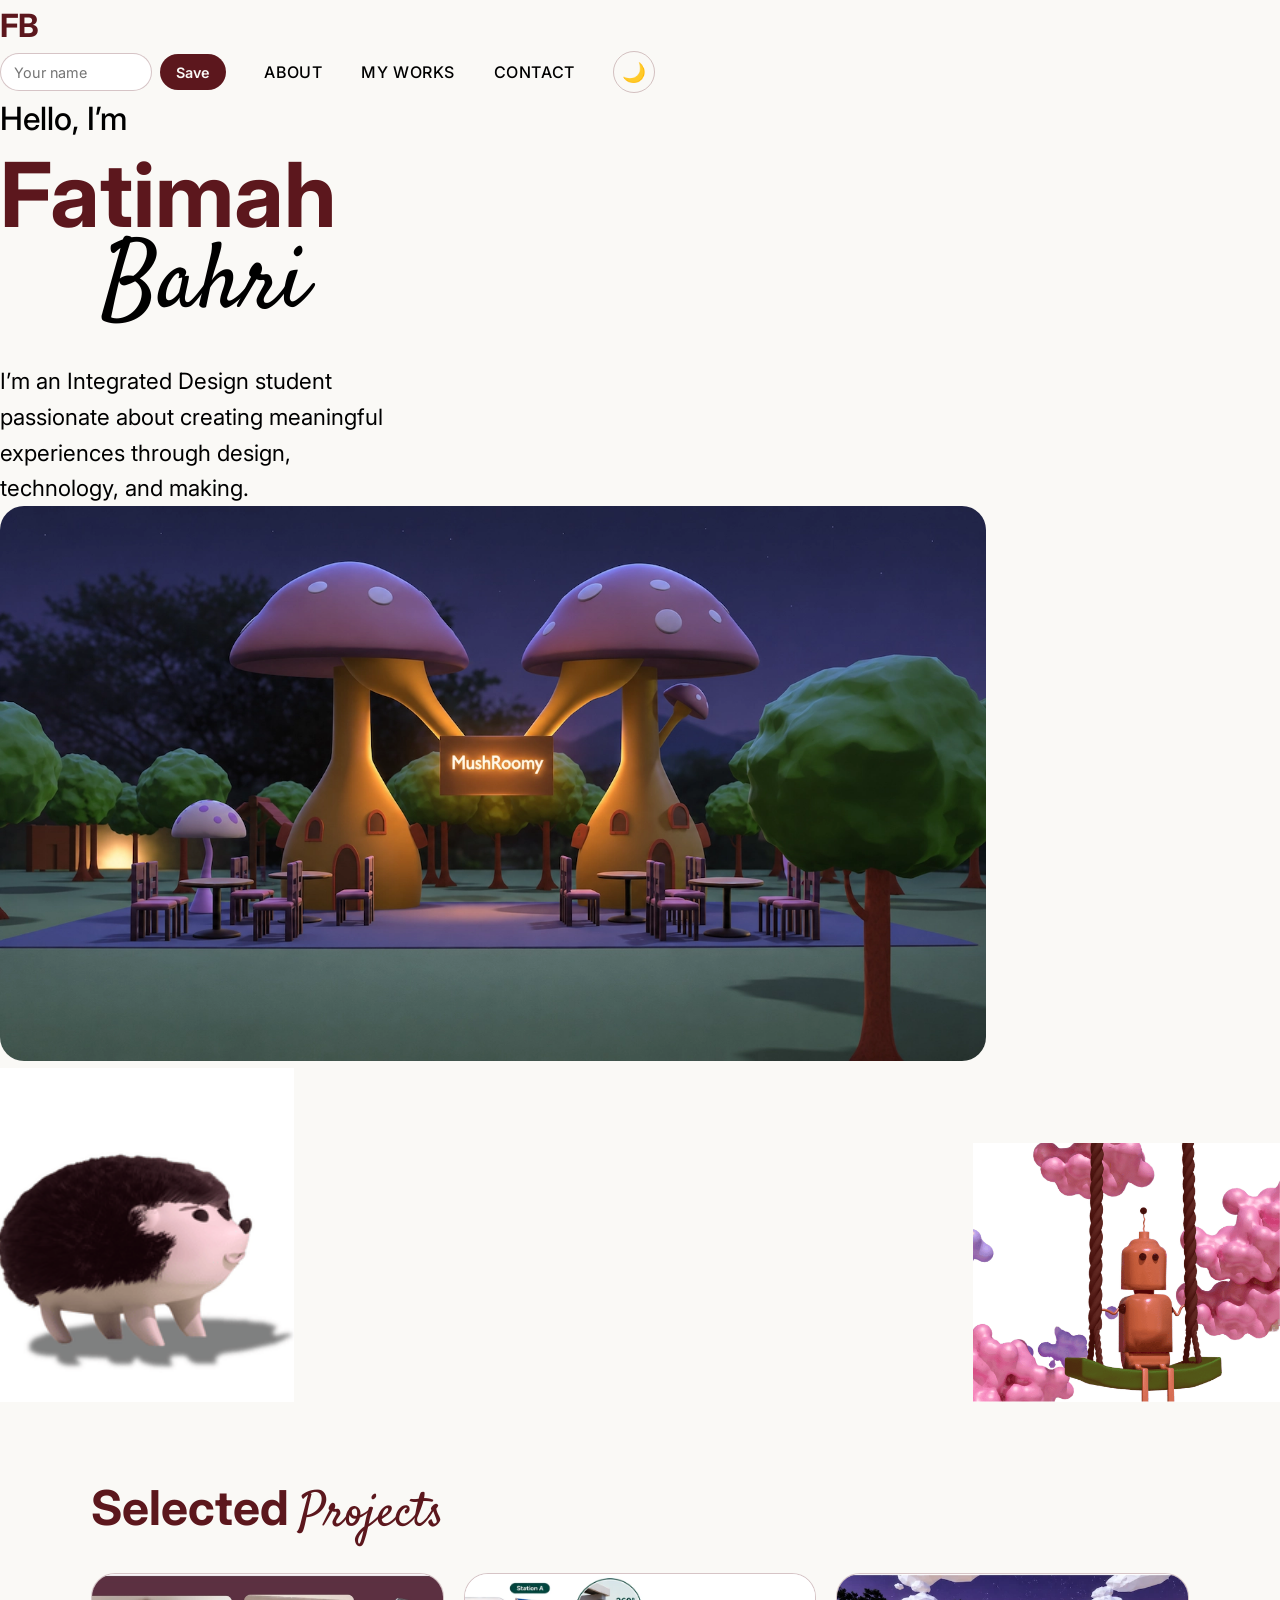
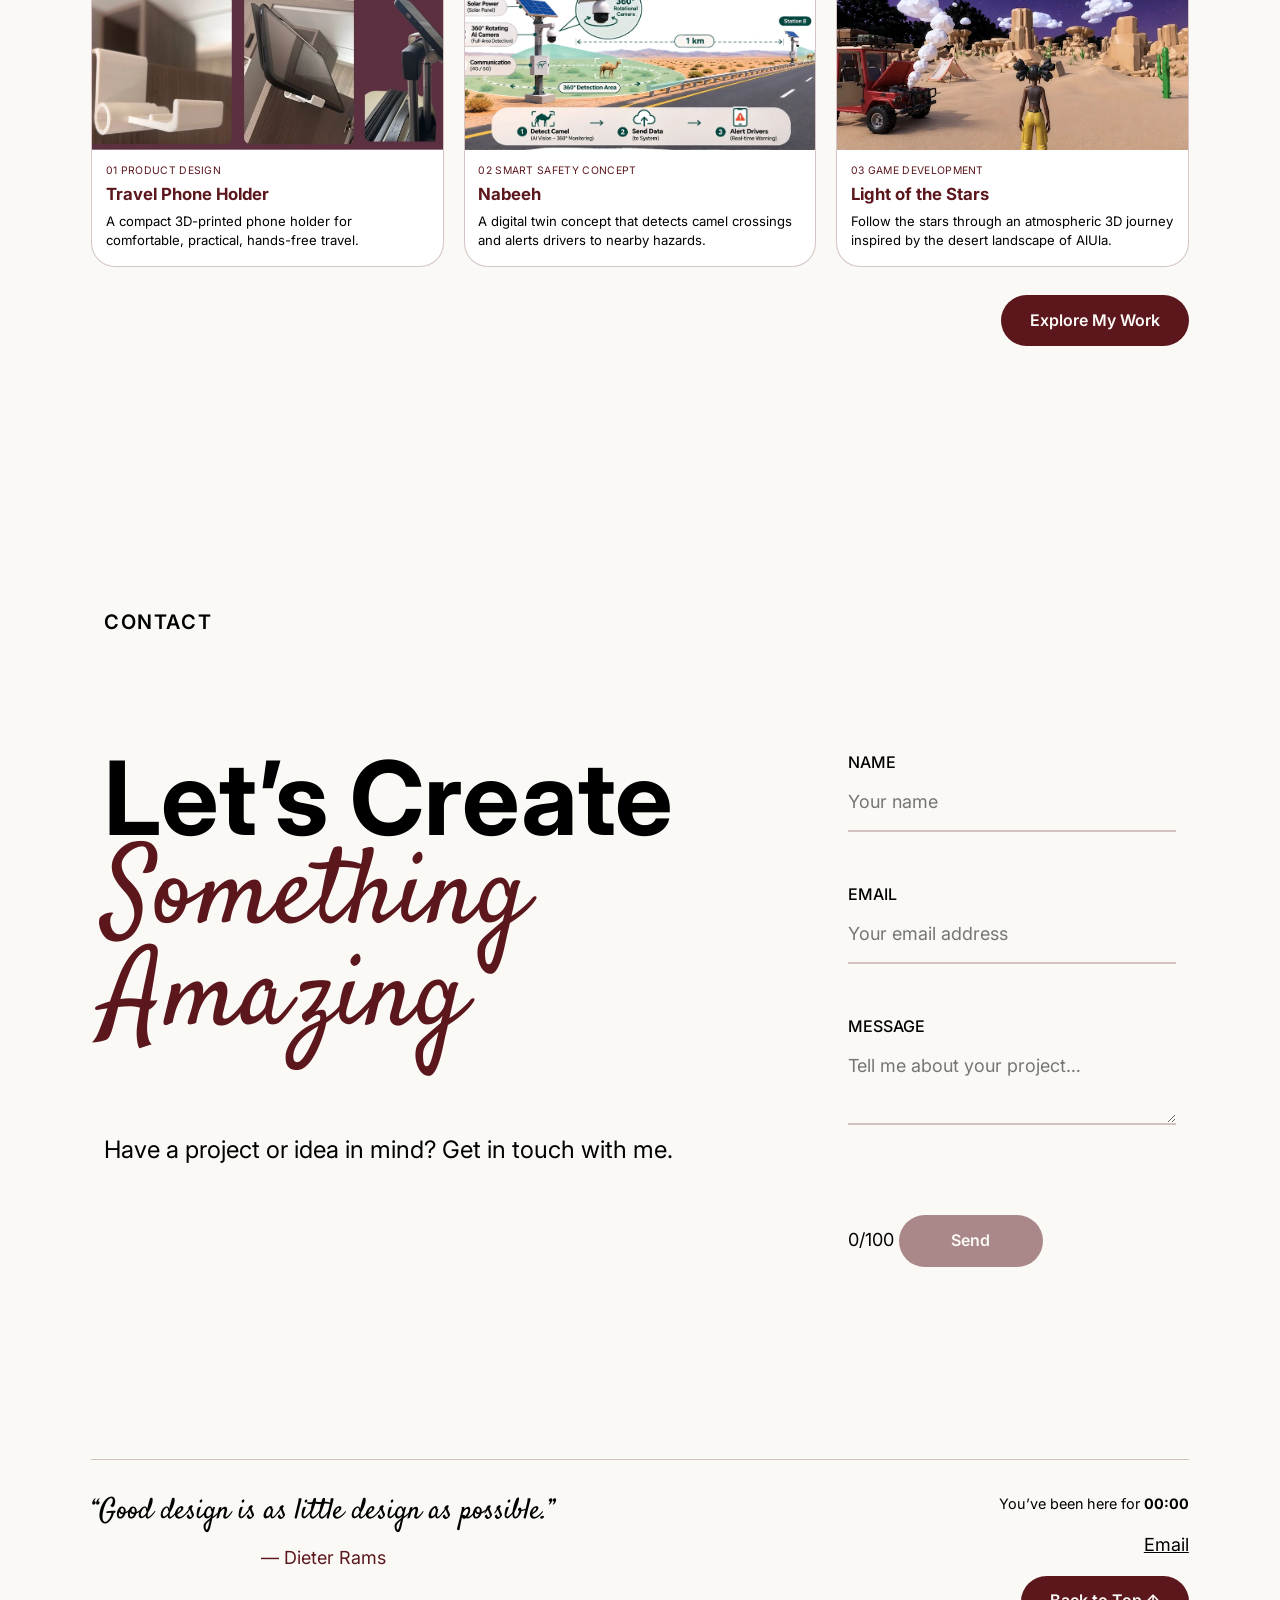
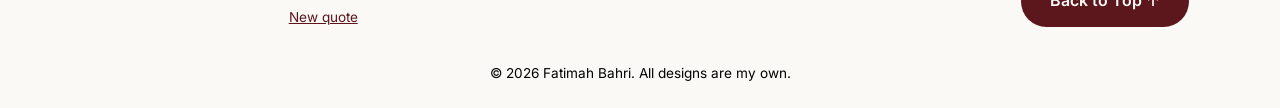
==== commit a32bbd3e: "Add project summary" ====
--- a/index.html
+++ b/index.html
@@ -1,4 +1,3 @@
-Index · HTML
 <!DOCTYPE html>
 <html lang="en">
 <head>
